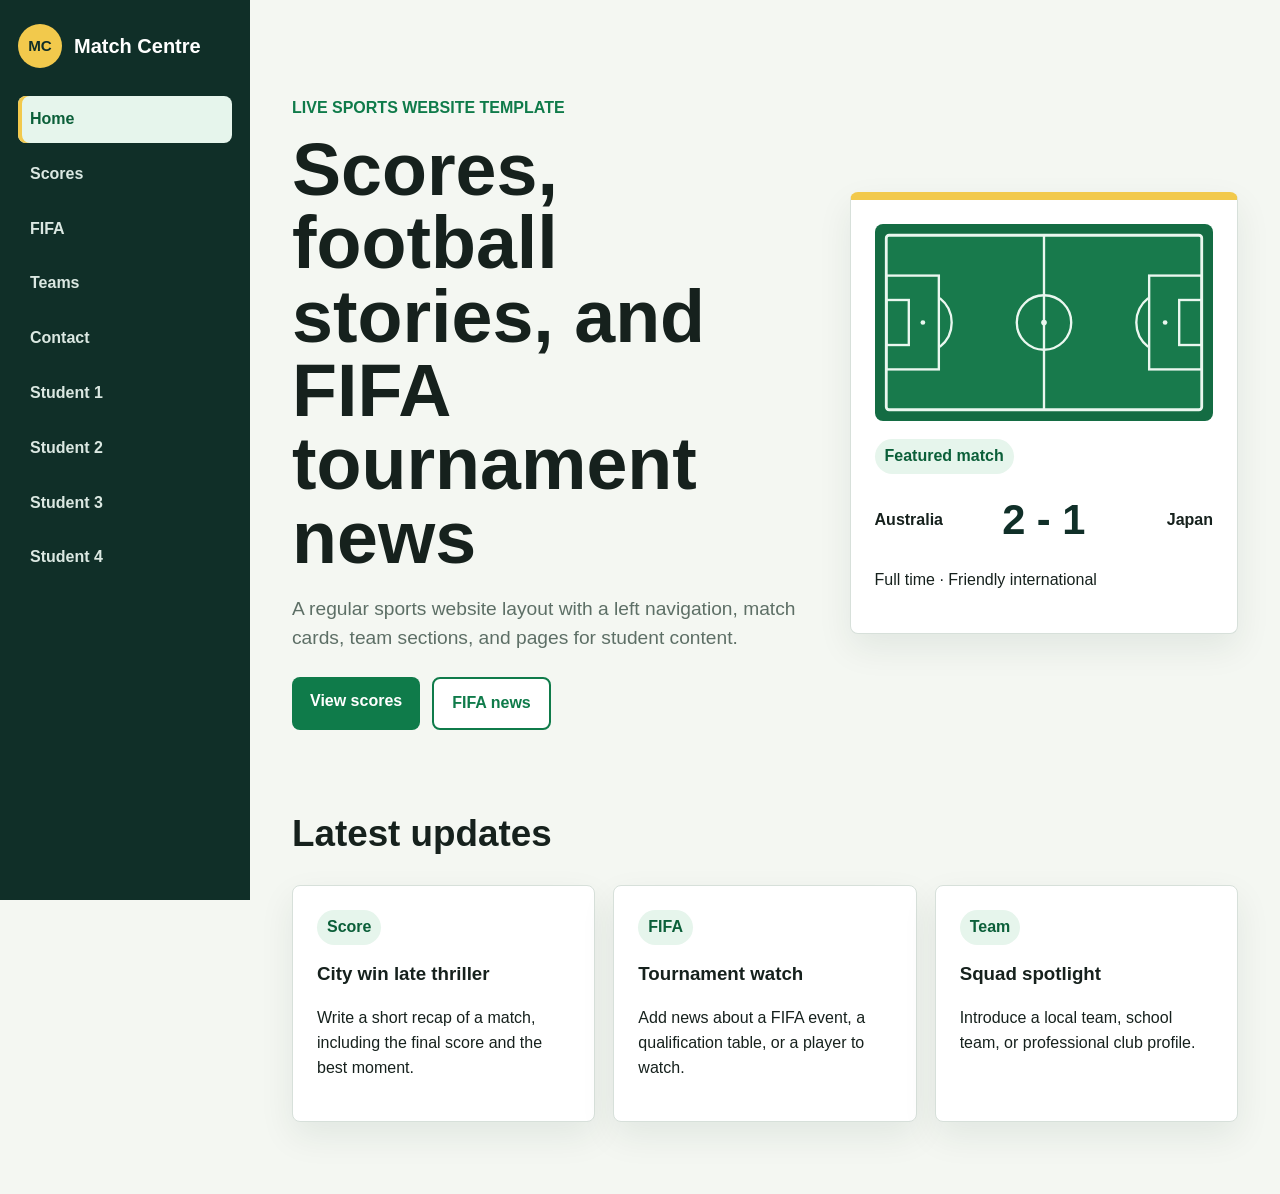
==== docs/index.html @ 0aef33c8 "Add files via upload" ====
<!DOCTYPE html>
<html lang="en">
  <head>
    <meta charset="UTF-8">
    <meta name="viewport" content="width=device-width, initial-scale=1.0">
    <title>Home | Match Centre</title>
    <link rel="stylesheet" href="css/style.css">
  </head>
  <body>
    <div class="site-shell">
      <aside class="side-nav">
        <a class="logo" href="index.html">
          <span class="logo-mark">MC</span>
          <span>Match Centre</span>
        </a>
        <button class="menu-toggle" type="button" aria-expanded="false">Menu</button>
        <nav aria-label="Main navigation">
          <ul class="nav-links">
            <li><a class="active" href="index.html">Home</a></li>
            <li><a href="scores.html">Scores</a></li>
            <li><a href="fifa.html">FIFA</a></li>
            <li><a href="teams.html">Teams</a></li>
            <li><a href="contact.html">Contact</a></li>
            <li><a href="student-1.html">Student 1</a></li>
            <li><a href="student-2.html">Student 2</a></li>
            <li><a href="student-3.html">Student 3</a></li>
            <li><a href="student-4.html">Student 4</a></li>
          </ul>
        </nav>
      </aside>
      <main class="page-content">
        <section class="hero">
          <div>
            <p class="eyebrow">Live sports website template</p>
            <h1>Scores, football stories, and FIFA tournament news</h1>
            <p class="lead">A regular sports website layout with a left navigation, match cards, team sections, and pages for student content.</p>
            <div class="button-row">
              <a class="button" href="scores.html">View scores</a>
              <a class="button secondary" href="fifa.html">FIFA news</a>
            </div>
          </div>
          <div class="score-panel" aria-label="Featured score">
            <img class="pitch-image" src="assets/images/football-pitch.svg" alt="Football pitch illustration">
            <p class="match-label">Featured match</p>
            <div class="score-line">
              <span>Australia</span>
              <strong>2 - 1</strong>
              <span>Japan</span>
            </div>
            <p>Full time · Friendly international</p>
          </div>
        </section>
        <section class="section">
          <h2>Latest updates</h2>
          <div class="grid">
            <article class="card">
              <span class="tag">Score</span>
              <h3>City win late thriller</h3>
              <p>Write a short recap of a match, including the final score and the best moment.</p>
            </article>
            <article class="card">
              <span class="tag">FIFA</span>
              <h3>Tournament watch</h3>
              <p>Add news about a FIFA event, a qualification table, or a player to watch.</p>
            </article>
            <article class="card">
              <span class="tag">Team</span>
              <h3>Squad spotlight</h3>
              <p>Introduce a local team, school team, or professional club profile.</p>
            </article>
          </div>
        </section>
      </main>
    </div>
    <script src="js/script.js"></script>
  </body>
</html>
---- docs/css/style.css ----
:root {
  --nav-colour: #102f28;
  --primary-colour: #0f7b4a;
  --accent-colour: #f2c94c;
  --background-colour: #f4f7f2;
  --surface-colour: #ffffff;
  --text-colour: #16211d;
  --muted-colour: #5d6f66;
  --border-colour: #d7e0da;
  --border-radius: 8px;
  --font-family: Arial, Helvetica, sans-serif;
}

* { box-sizing: border-box; }
body { margin: 0; font-family: var(--font-family); color: var(--text-colour); background: var(--background-colour); line-height: 1.55; }
img { max-width: 100%; display: block; }
a { color: var(--primary-colour); font-weight: 800; }
.site-shell { min-height: 100vh; display: grid; grid-template-columns: 250px 1fr; }
.side-nav { position: sticky; top: 0; min-height: 100vh; align-self: start; background: var(--nav-colour); color: #fff; padding: 24px 18px; }
.logo { display: flex; align-items: center; gap: 12px; color: #fff; text-decoration: none; font-size: 1.25rem; font-weight: 900; margin-bottom: 28px; }
.logo-mark { width: 44px; height: 44px; display: grid; place-items: center; background: var(--accent-colour); color: #102f28; border-radius: 50%; font-size: .95rem; }
.menu-toggle { display: none; width: 100%; border: 2px solid #fff; background: transparent; color: #fff; padding: 10px 12px; font: inherit; font-weight: 900; }
.nav-links { display: grid; gap: 8px; list-style: none; margin: 0; padding: 0; }
.nav-links a { display: block; color: #dbe8e2; text-decoration: none; padding: 11px 12px; border-radius: var(--border-radius); }
.nav-links a:hover, .nav-links a:focus { background: rgba(255,255,255,.12); color: #fff; }
.nav-links a.active { background: #e6f5ec; color: #0b5f39; box-shadow: inset 4px 0 0 var(--accent-colour); }
.page-content { padding: 42px; max-width: 1180px; width: 100%; }
.hero { min-height: 520px; display: grid; grid-template-columns: 1.15fr .85fr; gap: 32px; align-items: center; padding: 54px 0; }
.page-header, .section { padding: 30px 0; }
.eyebrow { margin: 0 0 12px; color: var(--primary-colour); font-weight: 900; text-transform: uppercase; letter-spacing: 0; }
h1 { font-size: clamp(2.2rem, 6vw, 4.6rem); line-height: 1; margin: 0 0 18px; }
h2 { font-size: clamp(1.5rem, 3vw, 2.3rem); line-height: 1.1; margin-top: 0; }
h3 { margin-top: 0; }
.lead { font-size: 1.2rem; color: var(--muted-colour); max-width: 720px; }
.button-row { display: flex; flex-wrap: wrap; gap: 12px; margin-top: 24px; }
.button { display: inline-block; border: 0; background: var(--primary-colour); color: #fff; padding: 12px 18px; border-radius: var(--border-radius); text-decoration: none; font: inherit; font-weight: 900; cursor: pointer; }
.button.secondary { background: #fff; color: var(--primary-colour); border: 2px solid var(--primary-colour); }
.score-panel, .feature-box, .card, .match-card { background: var(--surface-colour); border: 1px solid var(--border-colour); border-radius: var(--border-radius); padding: 24px; box-shadow: 0 14px 35px rgba(16,47,40,.08); }
.score-panel { border-top: 8px solid var(--accent-colour); }
.pitch-image { width: 100%; border-radius: var(--border-radius); margin-bottom: 18px; }
.match-label, .tag { display: inline-block; margin: 0 0 14px; background: #e6f5ec; color: #0b5f39; padding: 5px 10px; border-radius: 999px; font-weight: 900; }
.score-line { display: grid; grid-template-columns: 1fr auto 1fr; align-items: center; gap: 16px; font-weight: 900; }
.score-line strong { font-size: clamp(1.5rem, 4vw, 2.6rem); color: var(--nav-colour); white-space: nowrap; }
.score-line span:last-child { text-align: right; }
.grid { display: grid; grid-template-columns: repeat(3, 1fr); gap: 18px; }
.two-column { display: grid; grid-template-columns: 1.2fr .8fr; gap: 24px; align-items: start; }
.match-list { display: grid; gap: 16px; }
table { width: 100%; border-collapse: collapse; background: #fff; }
th, td { padding: 12px; border-bottom: 1px solid var(--border-colour); text-align: left; }
form { display: grid; gap: 12px; }
label { font-weight: 900; }
input, textarea { width: 100%; padding: 12px; border: 2px solid var(--border-colour); border-radius: var(--border-radius); font: inherit; }

@media (max-width: 820px) {
  .site-shell { display: block; }
  .side-nav { position: static; min-height: auto; }
  .menu-toggle { display: block; }
  .nav-links { display: none; margin-top: 14px; }
  .nav-links.is-open { display: grid; }
  .page-content { padding: 24px 18px; }
  .hero, .grid, .two-column { grid-template-columns: 1fr; }
  .hero { min-height: auto; padding: 36px 0; }
}
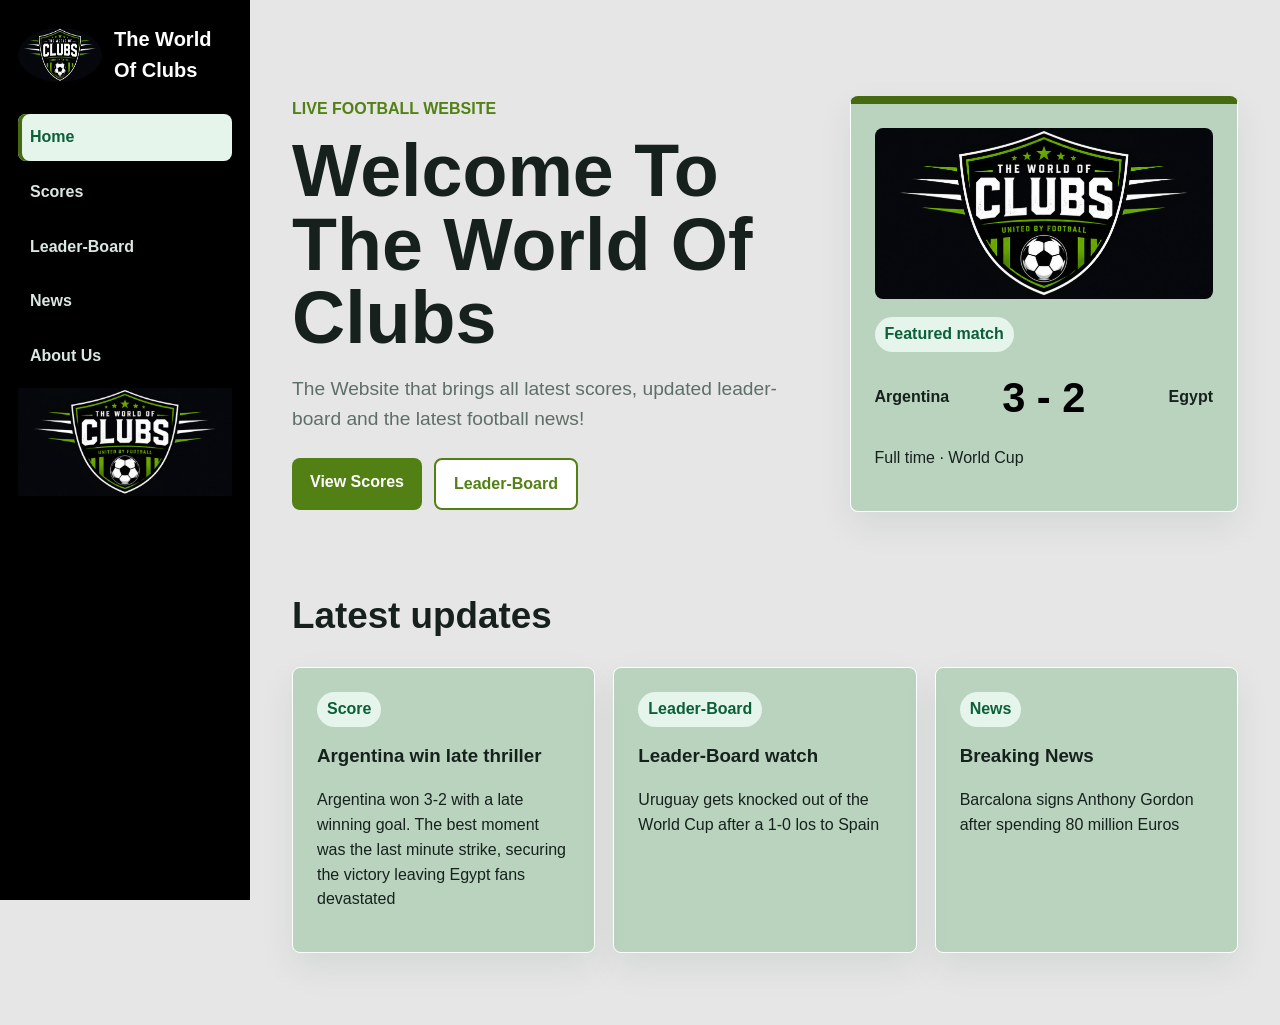
==== commit a6120984: "Add files via upload" ====
--- a/docs/index.html
+++ b/docs/index.html
@@ -3,70 +3,67 @@
   <head>
     <meta charset="UTF-8">
     <meta name="viewport" content="width=device-width, initial-scale=1.0">
-    <title>Home | Match Centre</title>
+    <title>Home | The World of Clubs</title>
     <link rel="stylesheet" href="css/style.css">
   </head>
   <body>
     <div class="site-shell">
       <aside class="side-nav">
         <a class="logo" href="index.html">
-          <span class="logo-mark">MC</span>
-          <span>Match Centre</span>
+          <img class="logo-mark" src="assets/images/logo.png" 
+          <span>The World Of Clubs</span>
         </a>
         <button class="menu-toggle" type="button" aria-expanded="false">Menu</button>
         <nav aria-label="Main navigation">
           <ul class="nav-links">
             <li><a class="active" href="index.html">Home</a></li>
             <li><a href="scores.html">Scores</a></li>
-            <li><a href="fifa.html">FIFA</a></li>
-            <li><a href="teams.html">Teams</a></li>
-            <li><a href="contact.html">Contact</a></li>
-            <li><a href="student-1.html">Student 1</a></li>
-            <li><a href="student-2.html">Student 2</a></li>
-            <li><a href="student-3.html">Student 3</a></li>
-            <li><a href="student-4.html">Student 4</a></li>
-          </ul>
+            <li><a href="fifa.html">Leader-Board</a></li>
+            <li><a href="teams.html">News</a></li>
+            <li><a href="contact.html">About Us</a></li>
+          <img src="assets/images/logo.png"></img>
         </nav>
       </aside>
       <main class="page-content">
         <section class="hero">
           <div>
-            <p class="eyebrow">Live sports website template</p>
-            <h1>Scores, football stories, and FIFA tournament news</h1>
-            <p class="lead">A regular sports website layout with a left navigation, match cards, team sections, and pages for student content.</p>
+            <p class="eyebrow">Live Football website </p>
+            <h1>Welcome To The World Of Clubs</h1>
+            <p class="lead">The Website that brings all latest scores, updated leader-board and the latest football news!</p>
             <div class="button-row">
-              <a class="button" href="scores.html">View scores</a>
-              <a class="button secondary" href="fifa.html">FIFA news</a>
+              <a class="button" href="scores.html">View Scores</a>
+              <a class="button secondary" href="fifa.html">Leader-Board</a>
             </div>
           </div>
           <div class="score-panel" aria-label="Featured score">
-            <img class="pitch-image" src="assets/images/football-pitch.svg" alt="Football pitch illustration">
+            <img class="pitch-image" src="assets/images/logo.png" alt="The World Of Clubs Logo">
             <p class="match-label">Featured match</p>
             <div class="score-line">
-              <span>Australia</span>
-              <strong>2 - 1</strong>
-              <span>Japan</span>
+              <span>Argentina</span>
+              <strong>3 - 2</strong>
+              <span>Egypt </span>
             </div>
-            <p>Full time · Friendly international</p>
+            <p>Full time · World Cup</p>
           </div>
         </section>
         <section class="section">
           <h2>Latest updates</h2>
           <div class="grid">
+            <article class="card"> 
+              <span class="tag">Score</span>
+              <h3> Argentina win late thriller</h3>
+              <p> Argentina won 3-2 with a late winning goal. The best moment was the last minute strike, securing the victory leaving Egypt fans devastated </p>
+            </article>
+            
             <article class="card">
-              <span class="tag">Score</span>
-              <h3>City win late thriller</h3>
-              <p>Write a short recap of a match, including the final score and the best moment.</p>
+              <span class="tag">Leader-Board</span>
+              <h3>Leader-Board watch</h3>
+              <p>Uruguay gets knocked out of the World Cup after a 1-0 los to Spain</p>
             </article>
             <article class="card">
-              <span class="tag">FIFA</span>
-              <h3>Tournament watch</h3>
-              <p>Add news about a FIFA event, a qualification table, or a player to watch.</p>
-            </article>
-            <article class="card">
-              <span class="tag">Team</span>
-              <h3>Squad spotlight</h3>
-              <p>Introduce a local team, school team, or professional club profile.</p>
+              <span class="tag">News</span>
+              <h3>Breaking News</h3>
+              <p>Barcalona signs Anthony Gordon after spending 80 million Euros</p>
             </article>
           </div>
         </section>
--- a/docs/css/style.css
+++ b/docs/css/style.css
@@ -1,28 +1,28 @@
 :root {
-  --nav-colour: #102f28;
-  --primary-colour: #0f7b4a;
-  --accent-colour: #f2c94c;
-  --background-colour: #f4f7f2;
-  --surface-colour: #ffffff;
+  --nav-colour: #000000;
+  --primary-colour: #528014;
+  --accent-colour: #456a12;
+  --background-colour: #e6e6e6;
+  --surface-colour: #2591373a;
   --text-colour: #16211d;
   --muted-colour: #5d6f66;
-  --border-colour: #d7e0da;
+  --border-colour: #ffffff;
   --border-radius: 8px;
   --font-family: Arial, Helvetica, sans-serif;
 }
 
 * { box-sizing: border-box; }
-body { margin: 0; font-family: var(--font-family); color: var(--text-colour); background: var(--background-colour); line-height: 1.55; }
+body { margin: 0; font-family: var(--font-family); color: var(--text-colour); background: var(--background-colour); line-height: 1.55; } 
 img { max-width: 100%; display: block; }
 a { color: var(--primary-colour); font-weight: 800; }
 .site-shell { min-height: 100vh; display: grid; grid-template-columns: 250px 1fr; }
 .side-nav { position: sticky; top: 0; min-height: 100vh; align-self: start; background: var(--nav-colour); color: #fff; padding: 24px 18px; }
 .logo { display: flex; align-items: center; gap: 12px; color: #fff; text-decoration: none; font-size: 1.25rem; font-weight: 900; margin-bottom: 28px; }
-.logo-mark { width: 44px; height: 44px; display: grid; place-items: center; background: var(--accent-colour); color: #102f28; border-radius: 50%; font-size: .95rem; }
+.logo-mark { width: 84px; height: 54px; display: grid; place-items: center; background: var(--accent-colour); color: #102f28; border-radius: 50%; font-size: .95rem; }
 .menu-toggle { display: none; width: 100%; border: 2px solid #fff; background: transparent; color: #fff; padding: 10px 12px; font: inherit; font-weight: 900; }
 .nav-links { display: grid; gap: 8px; list-style: none; margin: 0; padding: 0; }
 .nav-links a { display: block; color: #dbe8e2; text-decoration: none; padding: 11px 12px; border-radius: var(--border-radius); }
-.nav-links a:hover, .nav-links a:focus { background: rgba(255,255,255,.12); color: #fff; }
+.nav-links a:hover, .nav-links a:focus { background: rgba(255,255,255,.12); color: #fff; }  
 .nav-links a.active { background: #e6f5ec; color: #0b5f39; box-shadow: inset 4px 0 0 var(--accent-colour); }
 .page-content { padding: 42px; max-width: 1180px; width: 100%; }
 .hero { min-height: 520px; display: grid; grid-template-columns: 1.15fr .85fr; gap: 32px; align-items: center; padding: 54px 0; }
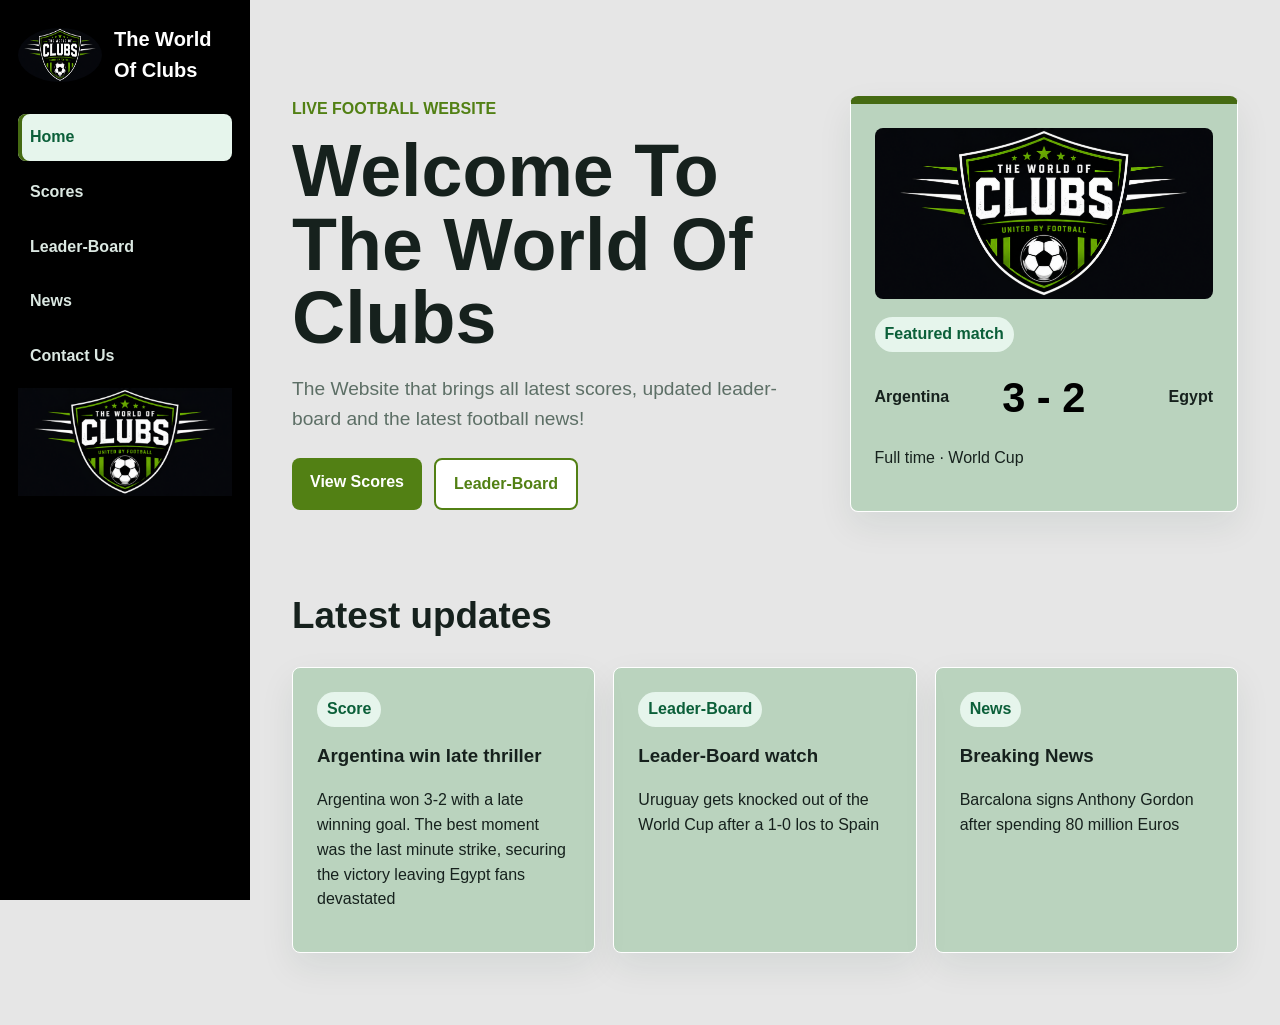
==== commit f6ccca18: "Update index.html" ====
--- a/docs/index.html
+++ b/docs/index.html
@@ -20,7 +20,7 @@
             <li><a href="scores.html">Scores</a></li>
             <li><a href="fifa.html">Leader-Board</a></li>
             <li><a href="teams.html">News</a></li>
-            <li><a href="contact.html">About Us</a></li>
+            <li><a href="contact.html">Contact Us</a></li>
           <img src="assets/images/logo.png"></img>
         </nav>
       </aside>
